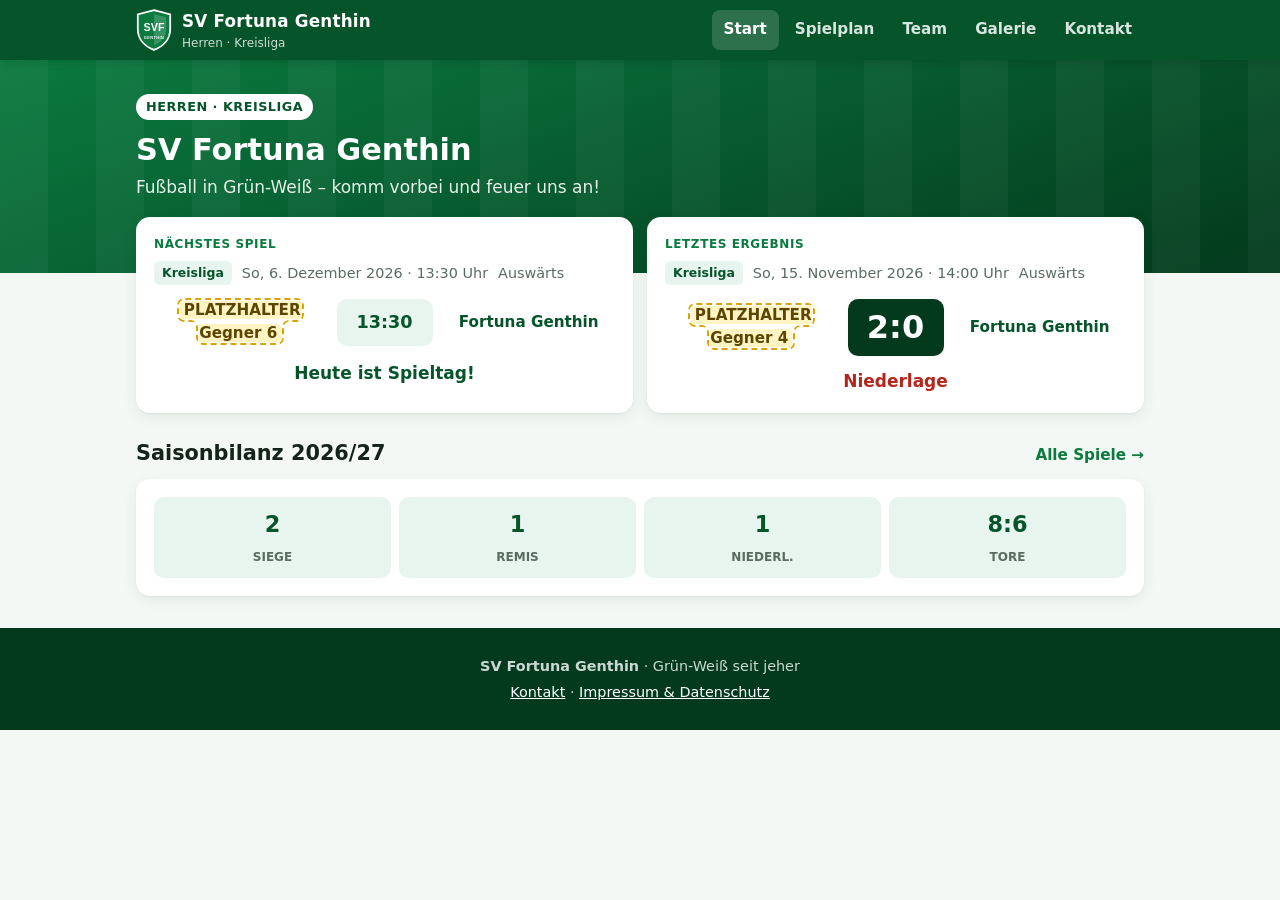
==== index.html @ 2aba943b "Vereinswebseite SV Fortuna Genthin: Start, Spielplan, Mannschaft, Galerie, Kontakt Inhalte aus daten" ====
<!doctype html>
<html lang="de">
<head>
  <meta charset="utf-8">
  <meta name="viewport" content="width=device-width, initial-scale=1, viewport-fit=cover">
  <title>SV Fortuna Genthin – Herren Kreisliga</title>
  <meta name="description" content="SV Fortuna Genthin – Herrenmannschaft in der Kreisliga. Spielplan, Ergebnisse, Mannschaft, Fotos und Kontakt.">
  <meta name="theme-color" content="#05542a">
  <link rel="icon" href="bilder/wappen.svg" type="image/svg+xml">
  <link rel="stylesheet" href="css/style.css">
</head>
<body data-seite="start">
  <div class="hero">
    <div class="container">
      <span class="liga">Herren · Kreisliga</span>
      <h1>SV Fortuna Genthin</h1>
      <p>Fußball in Grün-Weiß – komm vorbei und feuer uns an!</p>
    </div>
  </div>
  <main class="container">
    <div id="inhalt"><p class="laden">Lädt …</p></div>
    <noscript><div class="fehler">Bitte JavaScript aktivieren, damit die Inhalte angezeigt werden.</div></noscript>
  </main>
  <script src="js/main.js" defer></script>
</body>
</html>
---- css/style.css ----
/* SV Fortuna Genthin – Vereinsfarben Grün & Weiß */
:root {
  --gruen: #0a7a3f;
  --gruen-dunkel: #05542a;
  --gruen-tief: #033a1d;
  --gruen-hell: #e8f5ee;
  --weiss: #ffffff;
  --text: #15241b;
  --text-leise: #5a6b61;
  --rand: #d9e6de;
  --hintergrund: #f4f8f5;
  --sieg: #0a7a3f;
  --remis: #8a8f2a;
  --niederlage: #b3261e;
  --warn-bg: #fff4c2;
  --warn-rand: #d9a400;
  --radius: 14px;
  --schatten: 0 1px 2px rgba(3, 58, 29, .06), 0 4px 14px rgba(3, 58, 29, .08);
  --nav-hoehe: 64px;
}

* { box-sizing: border-box; }

html { -webkit-text-size-adjust: 100%; }

body {
  margin: 0;
  font-family: system-ui, -apple-system, "Segoe UI", Roboto, "Helvetica Neue", Arial, sans-serif;
  font-size: 17px;
  line-height: 1.55;
  color: var(--text);
  background: var(--hintergrund);
  padding-bottom: calc(var(--nav-hoehe) + env(safe-area-inset-bottom));
}

img { max-width: 100%; display: block; }
a { color: var(--gruen); }

h1, h2, h3 { line-height: 1.2; margin: 0 0 .5em; }
h1 { font-size: 1.75rem; }
h2 { font-size: 1.3rem; }
h3 { font-size: 1.05rem; }

.container { width: 100%; max-width: 1040px; margin: 0 auto; padding: 0 16px; }

/* ---------- Kopfzeile ---------- */
.kopf {
  background: var(--gruen-dunkel);
  color: var(--weiss);
  position: sticky;
  top: 0;
  z-index: 20;
  box-shadow: 0 2px 10px rgba(0,0,0,.15);
}
.kopf .container { display: flex; align-items: center; gap: 12px; min-height: 60px; }
.marke { display: flex; align-items: center; gap: 10px; color: inherit; text-decoration: none; }
.marke img { width: 36px; height: auto; }
.marke strong { display: block; font-size: 1.05rem; letter-spacing: .2px; }
.marke small { display: block; font-size: .75rem; opacity: .8; }

/* Navigation: unten auf dem Handy, oben auf großen Bildschirmen */
.nav {
  position: fixed;
  left: 0; right: 0; bottom: 0;
  z-index: 30;
  background: var(--weiss);
  border-top: 1px solid var(--rand);
  display: grid;
  grid-template-columns: repeat(5, 1fr);
  height: calc(var(--nav-hoehe) + env(safe-area-inset-bottom));
  padding-bottom: env(safe-area-inset-bottom);
}
.nav a {
  display: flex; flex-direction: column; align-items: center; justify-content: center; gap: 2px;
  color: var(--text-leise);
  text-decoration: none;
  font-size: .7rem;
  font-weight: 600;
}
.nav svg { width: 24px; height: 24px; }
.nav a[aria-current="page"] { color: var(--gruen); }
.nav a[aria-current="page"] svg { stroke-width: 2.4; }

@media (min-width: 820px) {
  body { padding-bottom: 0; }
  .nav {
    position: static; display: flex; margin-left: auto; height: auto;
    background: transparent; border: 0; padding: 0; gap: 4px;
  }
  .nav a { flex-direction: row; color: rgba(255,255,255,.85); font-size: .95rem; padding: 8px 12px; border-radius: 8px; }
  .nav a:hover { background: rgba(255,255,255,.1); color: var(--weiss); }
  .nav a[aria-current="page"] { color: var(--weiss); background: rgba(255,255,255,.16); }
  .nav svg { display: none; }
}

/* ---------- Seitenkopf / Hero ---------- */
.hero {
  background:
    repeating-linear-gradient(90deg, rgba(255,255,255,.04) 0 48px, transparent 48px 96px),
    linear-gradient(160deg, var(--gruen) 0%, var(--gruen-tief) 100%);
  color: var(--weiss);
  padding: 32px 0 72px;
}
.hero h1 { font-size: 1.9rem; margin-bottom: .2em; }
.hero p { margin: 0; opacity: .9; }
.hero .liga { display: inline-block; background: var(--weiss); color: var(--gruen-dunkel); font-weight: 700; font-size: .8rem; padding: 3px 10px; border-radius: 99px; margin-bottom: 12px; text-transform: uppercase; letter-spacing: .5px; }

.seitenkopf { background: linear-gradient(160deg, var(--gruen) 0%, var(--gruen-tief) 100%); color: var(--weiss); padding: 24px 0 26px; }
.seitenkopf h1 { margin: 0; }
.seitenkopf p { margin: .3em 0 0; opacity: .9; }

main.container { padding-top: 20px; padding-bottom: 32px; }
.hero + main.container { margin-top: -56px; padding-top: 0; }

section + section { margin-top: 28px; }
.abschnitt-kopf { display: flex; align-items: baseline; justify-content: space-between; gap: 12px; margin-bottom: 12px; }
.abschnitt-kopf h2 { margin: 0; }
.abschnitt-kopf a { font-weight: 600; font-size: .95rem; text-decoration: none; }

/* ---------- Karten ---------- */
.karte {
  background: var(--weiss);
  border-radius: var(--radius);
  box-shadow: var(--schatten);
  padding: 18px;
}
.raster { display: grid; gap: 14px; }
@media (min-width: 640px) { .raster-2 { grid-template-columns: repeat(2, 1fr); } }
@media (min-width: 640px) { .raster-3 { grid-template-columns: repeat(2, 1fr); } }
@media (min-width: 960px) { .raster-3 { grid-template-columns: repeat(3, 1fr); } }

.etikett { font-size: .75rem; font-weight: 700; text-transform: uppercase; letter-spacing: .6px; color: var(--gruen); margin: 0 0 8px; }

/* Spielanzeige (Heim – Gast) */
.spiel-kopf { display: flex; flex-wrap: wrap; gap: 6px 10px; align-items: center; color: var(--text-leise); font-size: .9rem; margin-bottom: 14px; }
.spiel-kopf .wettbewerb { background: var(--gruen-hell); color: var(--gruen-dunkel); font-weight: 700; padding: 2px 8px; border-radius: 6px; font-size: .78rem; }
.paarung { display: grid; grid-template-columns: 1fr auto 1fr; align-items: center; gap: 10px; text-align: center; }
.team { font-weight: 700; font-size: .95rem; overflow-wrap: break-word; hyphens: auto; min-width: 0; }
.team.wir { color: var(--gruen-dunkel); }
.stand {
  font-size: 2rem; font-weight: 800; font-variant-numeric: tabular-nums;
  background: var(--gruen-tief); color: var(--weiss);
  border-radius: 10px; padding: 4px 14px; min-width: 96px;
}
.stand.offen { font-size: 1.1rem; background: var(--gruen-hell); color: var(--gruen-dunkel); padding: 10px 14px; }
.countdown { text-align: center; margin: 14px 0 0; font-weight: 600; color: var(--gruen-dunkel); }
.ergebnis-hinweis { text-align: center; margin: 12px 0 0; font-weight: 700; }

/* Sieg / Remis / Niederlage */
.marker { display: inline-flex; align-items: center; justify-content: center; width: 26px; height: 26px; border-radius: 6px; color: var(--weiss); font-weight: 800; font-size: .8rem; flex: none; }
.marker.s { background: var(--sieg); }
.marker.u { background: var(--remis); }
.marker.n { background: var(--niederlage); }
.text-s { color: var(--sieg); }
.text-u { color: var(--remis); }
.text-n { color: var(--niederlage); }

/* Bilanz */
.bilanz { display: grid; grid-template-columns: repeat(4, 1fr); gap: 8px; text-align: center; }
.bilanz div { background: var(--gruen-hell); border-radius: 10px; padding: 10px 4px; }
.bilanz b { display: block; font-size: 1.4rem; color: var(--gruen-dunkel); font-variant-numeric: tabular-nums; }
.bilanz span { font-size: .75rem; color: var(--text-leise); font-weight: 600; text-transform: uppercase; }

/* Spielliste */
.liste { list-style: none; margin: 0; padding: 0; }
.zeile { display: flex; align-items: center; gap: 12px; padding: 14px 0; border-bottom: 1px solid var(--rand); }
.zeile:last-child { border-bottom: 0; }
.zeile .datum { flex: none; width: 54px; text-align: center; background: var(--gruen-hell); border-radius: 10px; padding: 6px 0; line-height: 1.1; }
.zeile .datum b { display: block; font-size: 1.15rem; color: var(--gruen-dunkel); }
.zeile .datum small { font-size: .72rem; text-transform: uppercase; color: var(--text-leise); font-weight: 700; }
.zeile .info { flex: 1; min-width: 0; }
.zeile .info strong { display: block; overflow-wrap: break-word; }
.zeile .info small { color: var(--text-leise); font-size: .85rem; }
.zeile .resultat { flex: none; font-weight: 800; font-size: 1.15rem; font-variant-numeric: tabular-nums; display: flex; align-items: center; gap: 8px; }
.zeile .uhr { flex: none; font-weight: 700; color: var(--gruen-dunkel); }

/* Reiter */
.reiter { display: flex; gap: 6px; background: var(--weiss); padding: 5px; border-radius: 12px; box-shadow: var(--schatten); margin-bottom: 14px; }
.reiter button {
  flex: 1; border: 0; background: transparent; font: inherit; font-weight: 700; color: var(--text-leise);
  padding: 10px; border-radius: 8px; cursor: pointer;
}
.reiter button[aria-selected="true"] { background: var(--gruen); color: var(--weiss); }

/* ---------- Galerie ---------- */
.galerie-karte { display: flex; flex-direction: column; padding: 0; overflow: hidden; }
.galerie-karte .oben {
  background:
    radial-gradient(circle at 50% 120%, rgba(255,255,255,.18) 0 38%, transparent 39%),
    linear-gradient(160deg, var(--gruen) 0%, var(--gruen-tief) 100%);
  color: var(--weiss); padding: 16px 18px 18px;
}
.galerie-karte .oben .spiel-kopf { color: rgba(255,255,255,.85); margin-bottom: 10px; }
.galerie-karte .oben .spiel-kopf .wettbewerb { background: rgba(255,255,255,.18); color: var(--weiss); }
.galerie-karte .oben .team.wir { color: var(--weiss); }
.galerie-karte .oben .stand { background: var(--weiss); color: var(--gruen-tief); font-size: 1.6rem; min-width: 84px; }
.galerie-karte .unten { padding: 16px 18px 18px; margin-top: auto; }

/* ---------- Buttons ---------- */
.button {
  display: flex; align-items: center; justify-content: center; gap: 8px;
  width: 100%; min-height: 48px; padding: 12px 16px;
  border-radius: 12px; border: 0;
  background: var(--gruen); color: var(--weiss);
  font: inherit; font-weight: 700; text-decoration: none; text-align: center;
  cursor: pointer; transition: background .15s;
}
.button:hover, .button:focus-visible { background: var(--gruen-dunkel); }
.button svg { width: 20px; height: 20px; flex: none; }
.button.zweit { background: var(--gruen-hell); color: var(--gruen-dunkel); }
.button.zweit:hover { background: #d4ecdf; }
.button[aria-disabled="true"] { background: #e7ece9; color: var(--text-leise); cursor: default; }
.buttons { display: grid; gap: 10px; margin-top: 14px; }

:focus-visible { outline: 3px solid #7fd1a4; outline-offset: 2px; }

/* ---------- Mannschaft ---------- */
.spieler-raster { display: grid; grid-template-columns: repeat(2, 1fr); gap: 12px; }
@media (min-width: 640px) { .spieler-raster { grid-template-columns: repeat(3, 1fr); } }
@media (min-width: 960px) { .spieler-raster { grid-template-columns: repeat(4, 1fr); } }
.spieler { padding: 0; overflow: hidden; text-align: center; }
.spieler .bild {
  position: relative; aspect-ratio: 1 / 1; background: linear-gradient(160deg, var(--gruen) 0%, var(--gruen-tief) 100%);
  display: flex; align-items: center; justify-content: center; color: rgba(255,255,255,.9); font-size: 2.2rem; font-weight: 800;
}
.spieler .bild img { width: 100%; height: 100%; object-fit: cover; }
.spieler .nummer {
  position: absolute; top: 8px; left: 8px; background: var(--weiss); color: var(--gruen-dunkel);
  font-weight: 800; font-size: .95rem; min-width: 34px; height: 34px; border-radius: 99px;
  display: flex; align-items: center; justify-content: center; padding: 0 6px; box-shadow: 0 1px 4px rgba(0,0,0,.2);
}
.spieler .name { padding: 10px 8px 12px; }
.spieler .name strong { display: block; font-size: .95rem; overflow-wrap: anywhere; }
.spieler .name small { color: var(--text-leise); font-size: .8rem; }

/* ---------- Kontakt ---------- */
.kontakt-liste { list-style: none; margin: 0; padding: 0; }
.kontakt-liste li { display: flex; gap: 12px; padding: 12px 0; border-bottom: 1px solid var(--rand); }
.kontakt-liste li:last-child { border-bottom: 0; }
.kontakt-liste svg { width: 22px; height: 22px; flex: none; color: var(--gruen); margin-top: 2px; }
.kontakt-liste small { display: block; color: var(--text-leise); font-size: .8rem; font-weight: 600; text-transform: uppercase; letter-spacing: .4px; }
.kontakt-liste a { overflow-wrap: anywhere; }
.training { width: 100%; border-collapse: collapse; }
.training td { padding: 10px 0; border-bottom: 1px solid var(--rand); }
.training tr:last-child td { border-bottom: 0; }
.training td:first-child { font-weight: 700; width: 40%; }

/* ---------- Platzhalter deutlich markieren ---------- */
.platzhalter {
  background: var(--warn-bg);
  color: #5c4500;
  outline: 2px dashed var(--warn-rand);
  outline-offset: 1px;
  border-radius: 4px;
  padding: 0 4px;
}
.hinweis-platzhalter {
  background: var(--warn-bg); border: 2px dashed var(--warn-rand); color: #5c4500;
  border-radius: var(--radius); padding: 12px 14px; font-size: .9rem; margin-bottom: 16px;
}

/* ---------- Zustände ---------- */
.leer { color: var(--text-leise); text-align: center; padding: 18px 0; margin: 0; }
.fehler {
  background: #fdecea; border: 1px solid #f3b8b3; color: #7a1610;
  border-radius: var(--radius); padding: 14px 16px;
}
.fehler code { background: rgba(0,0,0,.06); padding: 1px 5px; border-radius: 4px; }
.laden { color: var(--text-leise); padding: 18px 0; text-align: center; }

/* ---------- Fußzeile ---------- */
.fuss { background: var(--gruen-tief); color: rgba(255,255,255,.8); padding: 22px 0; font-size: .9rem; text-align: center; }
.fuss a { color: var(--weiss); }
.fuss p { margin: .3em 0; }

@media (prefers-reduced-motion: reduce) { * { transition: none !important; } }

/* Abstände in Rastern */
.raster > section + section { margin-top: 0; }
.raster + section, .hinweis-platzhalter + .raster { margin-top: 28px; }
.hinweis-platzhalter + .raster { margin-top: 0; }
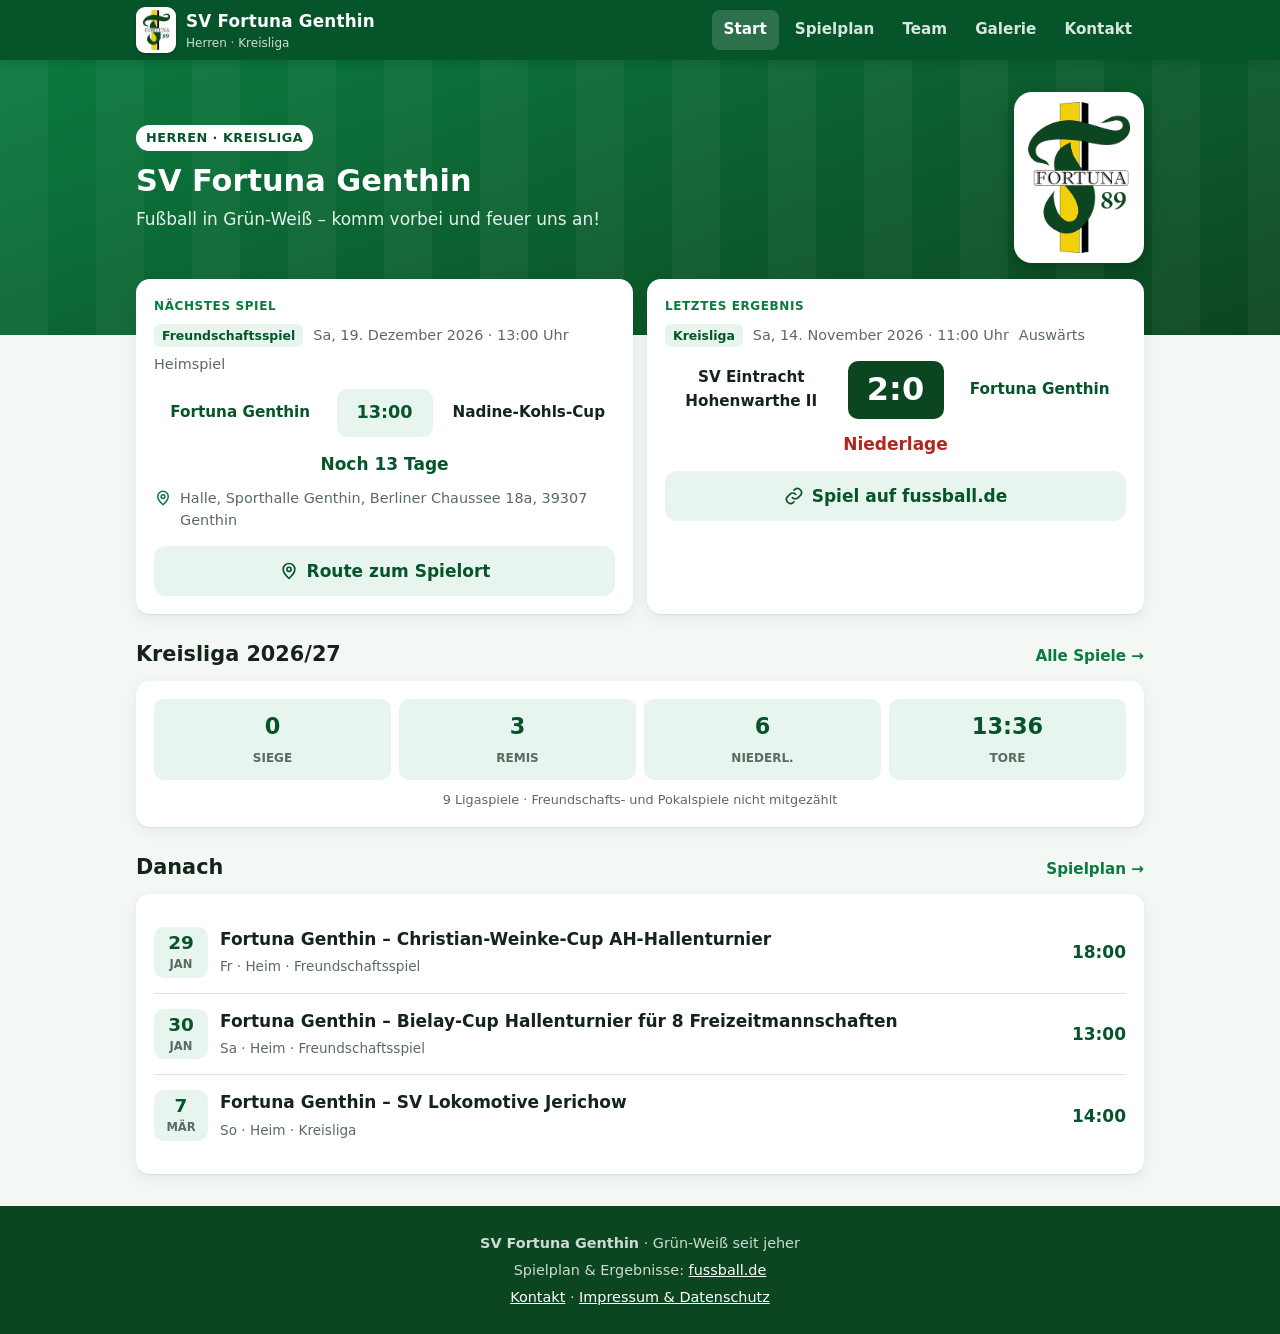
==== commit 24531325: "Spiele automatisch von fussball.de, echtes Vereinslogo - GitHub Action holt Spielplan und Ergebnisse" ====
--- a/index.html
+++ b/index.html
@@ -6,15 +6,19 @@
   <title>SV Fortuna Genthin – Herren Kreisliga</title>
   <meta name="description" content="SV Fortuna Genthin – Herrenmannschaft in der Kreisliga. Spielplan, Ergebnisse, Mannschaft, Fotos und Kontakt.">
   <meta name="theme-color" content="#05542a">
-  <link rel="icon" href="bilder/wappen.svg" type="image/svg+xml">
+  <link rel="icon" href="bilder/favicon-48.png" type="image/png" sizes="48x48">
+  <link rel="apple-touch-icon" href="bilder/apple-touch-icon.png">
   <link rel="stylesheet" href="css/style.css">
 </head>
 <body data-seite="start">
   <div class="hero">
     <div class="container">
+      <div class="hero-text">
       <span class="liga">Herren · Kreisliga</span>
       <h1>SV Fortuna Genthin</h1>
       <p>Fußball in Grün-Weiß – komm vorbei und feuer uns an!</p>
+      </div>
+      <div class="hero-logo"><img src="bilder/logo.png" alt="Vereinslogo Fortuna 89" width="270" height="400"></div>
     </div>
   </div>
   <main class="container">
--- a/css/style.css
+++ b/css/style.css
@@ -2,7 +2,7 @@
 :root {
   --gruen: #0a7a3f;
   --gruen-dunkel: #05542a;
-  --gruen-tief: #033a1d;
+  --gruen-tief: #0c4620;
   --gruen-hell: #e8f5ee;
   --weiss: #ffffff;
   --text: #15241b;
@@ -54,7 +54,8 @@
 }
 .kopf .container { display: flex; align-items: center; gap: 12px; min-height: 60px; }
 .marke { display: flex; align-items: center; gap: 10px; color: inherit; text-decoration: none; }
-.marke img { width: 36px; height: auto; }
+.marke .logo-schild { flex: none; width: 40px; height: 46px; background: var(--weiss); border-radius: 9px; display: flex; align-items: center; justify-content: center; box-shadow: 0 1px 3px rgba(0,0,0,.25); }
+.marke .logo-schild img { width: 27px; height: 40px; }
 .marke strong { display: block; font-size: 1.05rem; letter-spacing: .2px; }
 .marke small { display: block; font-size: .75rem; opacity: .8; }
 
@@ -279,3 +280,19 @@
 .raster > section + section { margin-top: 0; }
 .raster + section, .hinweis-platzhalter + .raster { margin-top: 28px; }
 .hinweis-platzhalter + .raster { margin-top: 0; }
+
+/* Hero mit Logo */
+.hero .container { display: flex; align-items: center; gap: 16px; }
+.hero .hero-text { flex: 1; min-width: 0; }
+.hero-logo { flex: none; width: 92px; background: var(--weiss); border-radius: 18px; padding: 10px 14px; box-shadow: 0 6px 20px rgba(0,0,0,.25); }
+.hero-logo img { width: 100%; height: auto; }
+@media (min-width: 640px) { .hero-logo { width: 130px; } }
+
+/* fussball.de-Daten */
+.status { flex: none; font-size: .8rem; font-weight: 700; color: var(--text-leise); background: #eef1ef; padding: 4px 8px; border-radius: 6px; }
+.zeile.abgesagt .info strong { text-decoration: line-through; color: var(--text-leise); }
+.zeile .info a { color: inherit; text-decoration: none; }
+.zeile .info a:hover { text-decoration: underline; }
+.spielort { display: flex; gap: 8px; align-items: flex-start; justify-content: center; text-align: left; color: var(--text-leise); font-size: .9rem; margin: 10px 0 0; }
+.spielort svg { width: 18px; height: 18px; flex: none; margin-top: 2px; color: var(--gruen); }
+.bilanz-hinweis { grid-column: 1 / -1; margin: 10px 0 0; font-size: .8rem; color: var(--text-leise); text-align: center; }
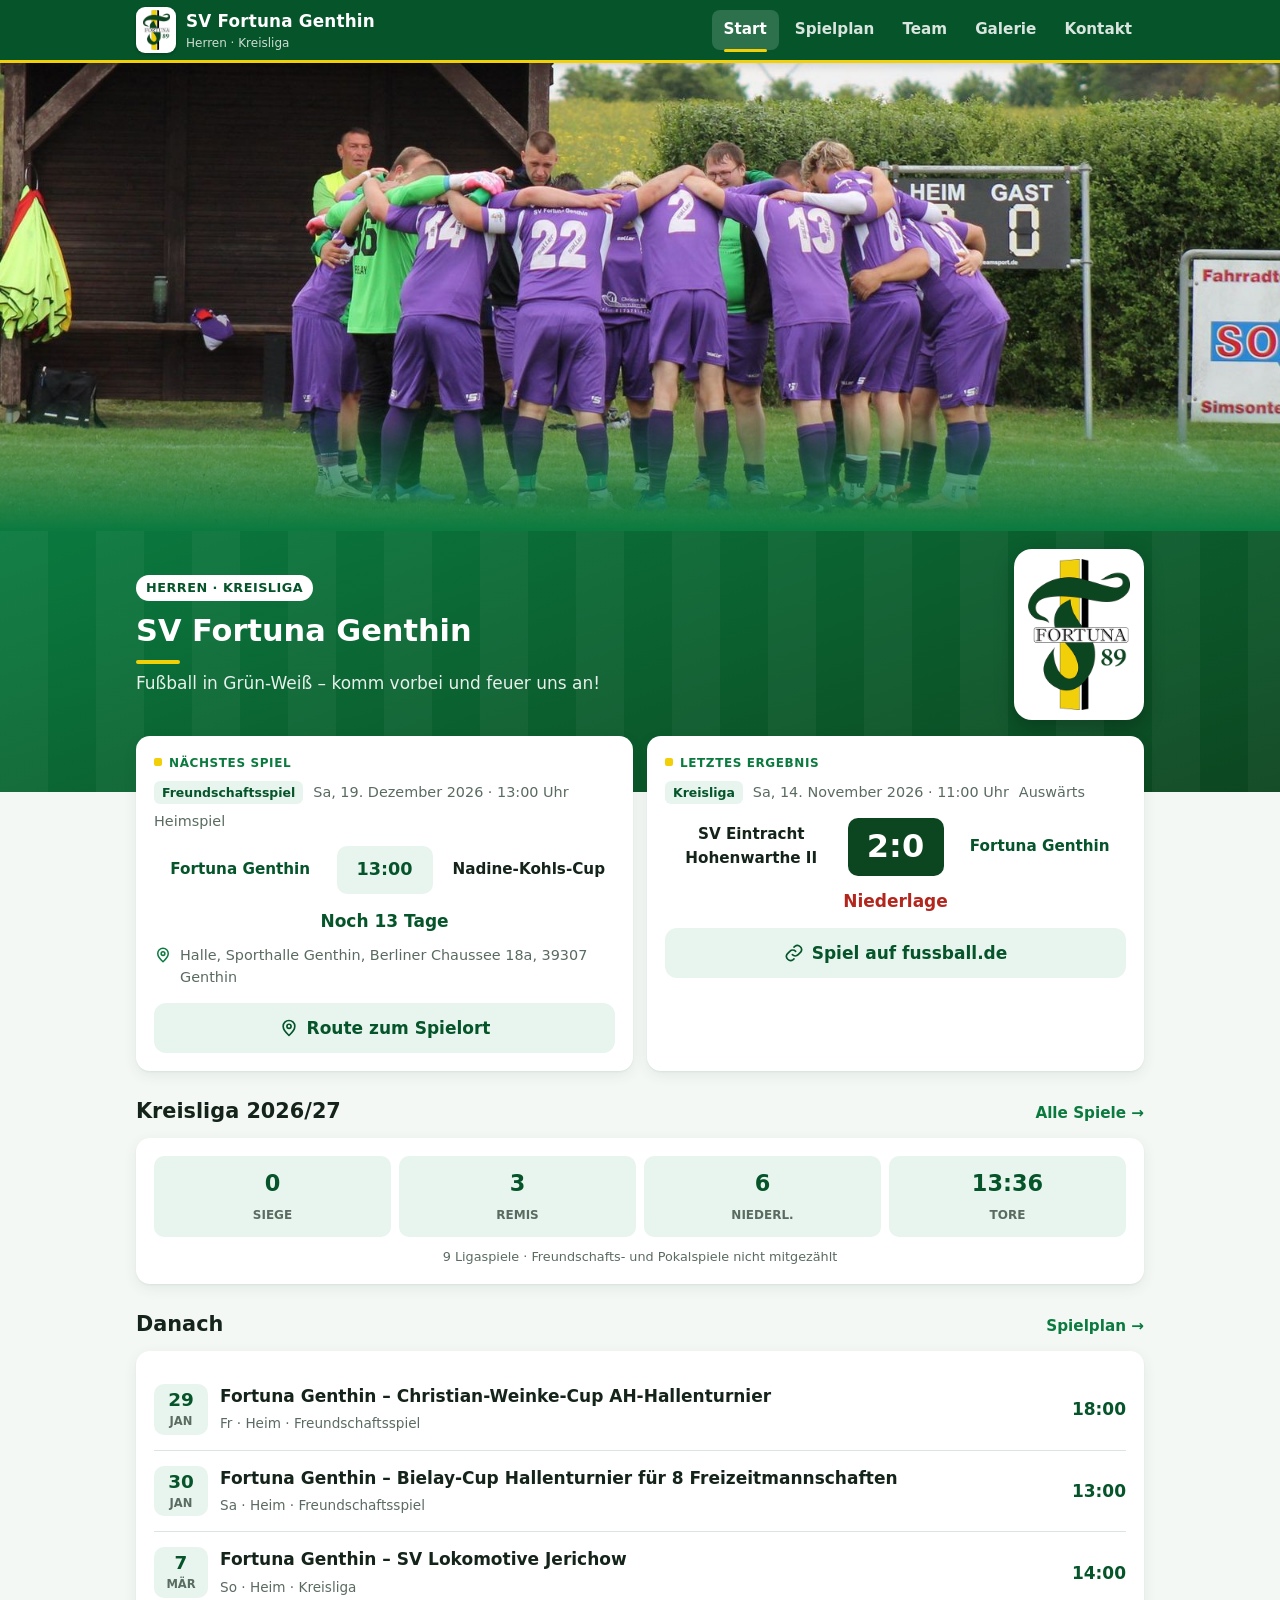
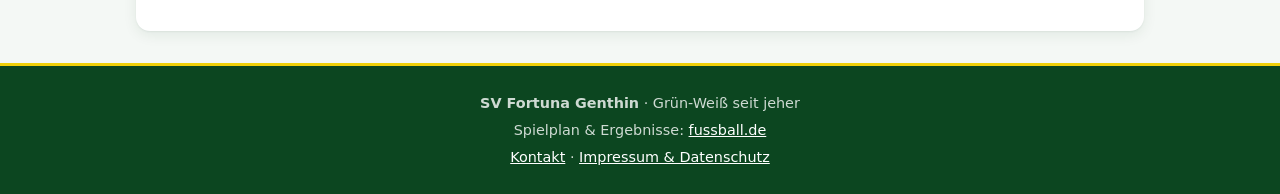
==== commit d211da11: "Mannschaftsfoto auf der Startseite Co-Authored-By: Claude Opus 5.5 <noreply@anthropic.com> Claude-Se" ====
--- a/index.html
+++ b/index.html
@@ -8,9 +8,16 @@
   <meta name="theme-color" content="#05542a">
   <link rel="icon" href="bilder/favicon-48.png" type="image/png" sizes="48x48">
   <link rel="apple-touch-icon" href="bilder/apple-touch-icon.png">
+  <link rel="preload" as="image" href="bilder/mannschaft-800.jpg" imagesrcset="bilder/mannschaft-800.jpg 800w, bilder/mannschaft-1600.jpg 1600w" imagesizes="100vw">
   <link rel="stylesheet" href="css/style.css">
 </head>
 <body data-seite="start">
+  <figure class="teamfoto">
+    <img src="bilder/mannschaft-800.jpg"
+         srcset="bilder/mannschaft-800.jpg 800w, bilder/mannschaft-1600.jpg 1600w"
+         sizes="100vw" width="1600" height="800" fetchpriority="high"
+         alt="Die Herren des SV Fortuna Genthin im Mannschaftskreis vor dem Anpfiff">
+  </figure>
   <div class="hero">
     <div class="container">
       <div class="hero-text">
--- a/css/style.css
+++ b/css/style.css
@@ -296,3 +296,40 @@
 .spielort { display: flex; gap: 8px; align-items: flex-start; justify-content: center; text-align: left; color: var(--text-leise); font-size: .9rem; margin: 10px 0 0; }
 .spielort svg { width: 18px; height: 18px; flex: none; margin-top: 2px; color: var(--gruen); }
 .bilanz-hinweis { grid-column: 1 / -1; margin: 10px 0 0; font-size: .8rem; color: var(--text-leise); text-align: center; }
+
+/* ---------- Gelbe Akzente aus dem Vereinslogo (sparsam, nur Schmuck) ---------- */
+:root { --gelb: #f1d009; }
+.kopf { border-bottom: 3px solid var(--gelb); }
+.hero h1::after, .seitenkopf h1::after {
+  content: ""; display: block; width: 44px; height: 4px; margin-top: 10px;
+  background: var(--gelb); border-radius: 2px;
+}
+.nav a[aria-current="page"] { position: relative; }
+.nav a[aria-current="page"]::before {
+  content: ""; position: absolute; top: 0; left: 30%; right: 30%; height: 3px;
+  background: var(--gelb); border-radius: 0 0 3px 3px;
+}
+@media (min-width: 820px) {
+  .nav a[aria-current="page"]::before { top: auto; bottom: -2px; left: 12px; right: 12px; border-radius: 3px; }
+}
+.etikett::before {
+  content: ""; display: inline-block; width: 8px; height: 8px; margin-right: 7px;
+  background: var(--gelb); border-radius: 2px; vertical-align: 1px;
+}
+.fuss { border-top: 3px solid var(--gelb); }
+:focus-visible { outline-color: var(--gelb); }
+
+/* ---------- Mannschaftsfoto auf der Startseite ---------- */
+.teamfoto { position: relative; margin: 0; background: var(--gruen-tief); }
+.teamfoto img {
+  width: 100%; height: auto; aspect-ratio: 3 / 2; object-fit: cover; object-position: 50% 60%;
+}
+.teamfoto::after { /* weicher Übergang ins Grün darunter */
+  content: ""; position: absolute; left: 0; right: 0; bottom: 0; height: 28%;
+  background: linear-gradient(to bottom, transparent, var(--gruen));
+  pointer-events: none;
+}
+.teamfoto + .hero { padding-top: 18px; }
+@media (min-width: 640px) {
+  .teamfoto img { aspect-ratio: auto; height: min(52vh, 480px); }
+}
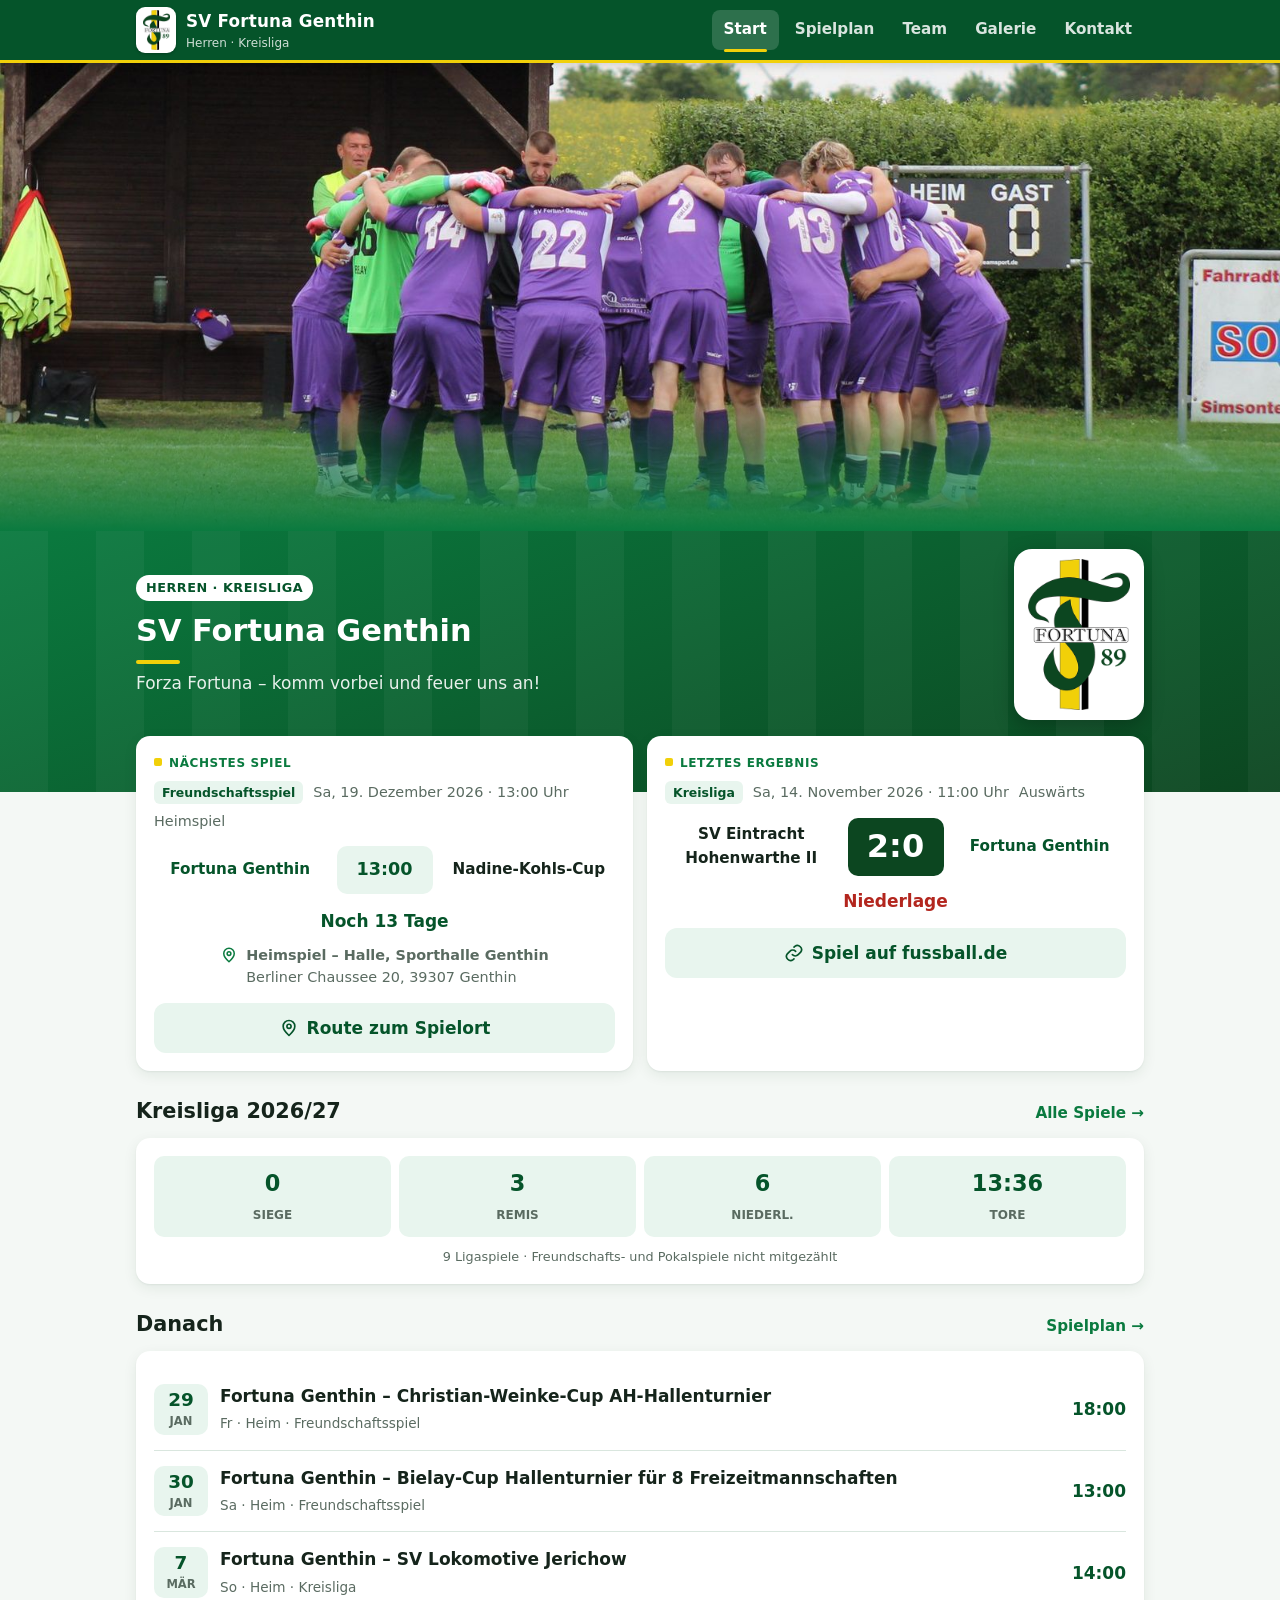
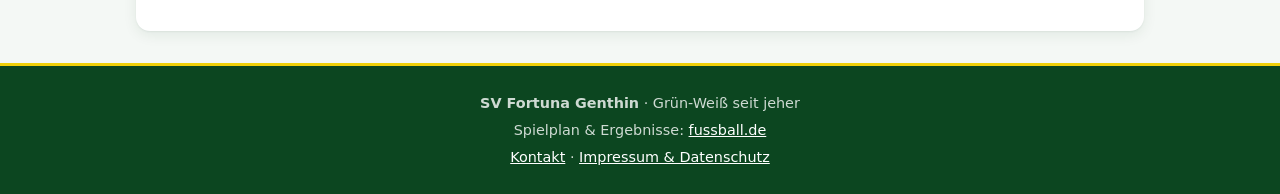
==== commit c9669b2e: "Kontaktdaten, Forza Fortuna, Spielort beim nächsten Spiel, Mannschaft & Fotos per Google-Tabelle - T" ====
--- a/index.html
+++ b/index.html
@@ -23,7 +23,7 @@
       <div class="hero-text">
       <span class="liga">Herren · Kreisliga</span>
       <h1>SV Fortuna Genthin</h1>
-      <p>Fußball in Grün-Weiß – komm vorbei und feuer uns an!</p>
+      <p>Forza Fortuna – komm vorbei und feuer uns an!</p>
       </div>
       <div class="hero-logo"><img src="bilder/logo.png" alt="Vereinslogo Fortuna 89" width="270" height="400"></div>
     </div>
--- a/css/style.css
+++ b/css/style.css
@@ -333,3 +333,9 @@
 @media (min-width: 640px) {
   .teamfoto img { aspect-ratio: auto; height: min(52vh, 480px); }
 }
+
+/* Galerie: Fotos direkt anzeigen */
+.galerie-karte .unten { display: flex; flex-direction: column; gap: 8px; }
+.galerie-karte .unten .button { width: 100%; justify-content: center; }
+button.button { font: inherit; cursor: pointer; }
+.drive-ordner { width: 100%; height: 340px; border: 1px solid var(--rand, #dde5df); border-radius: 10px; background: #fff; }
